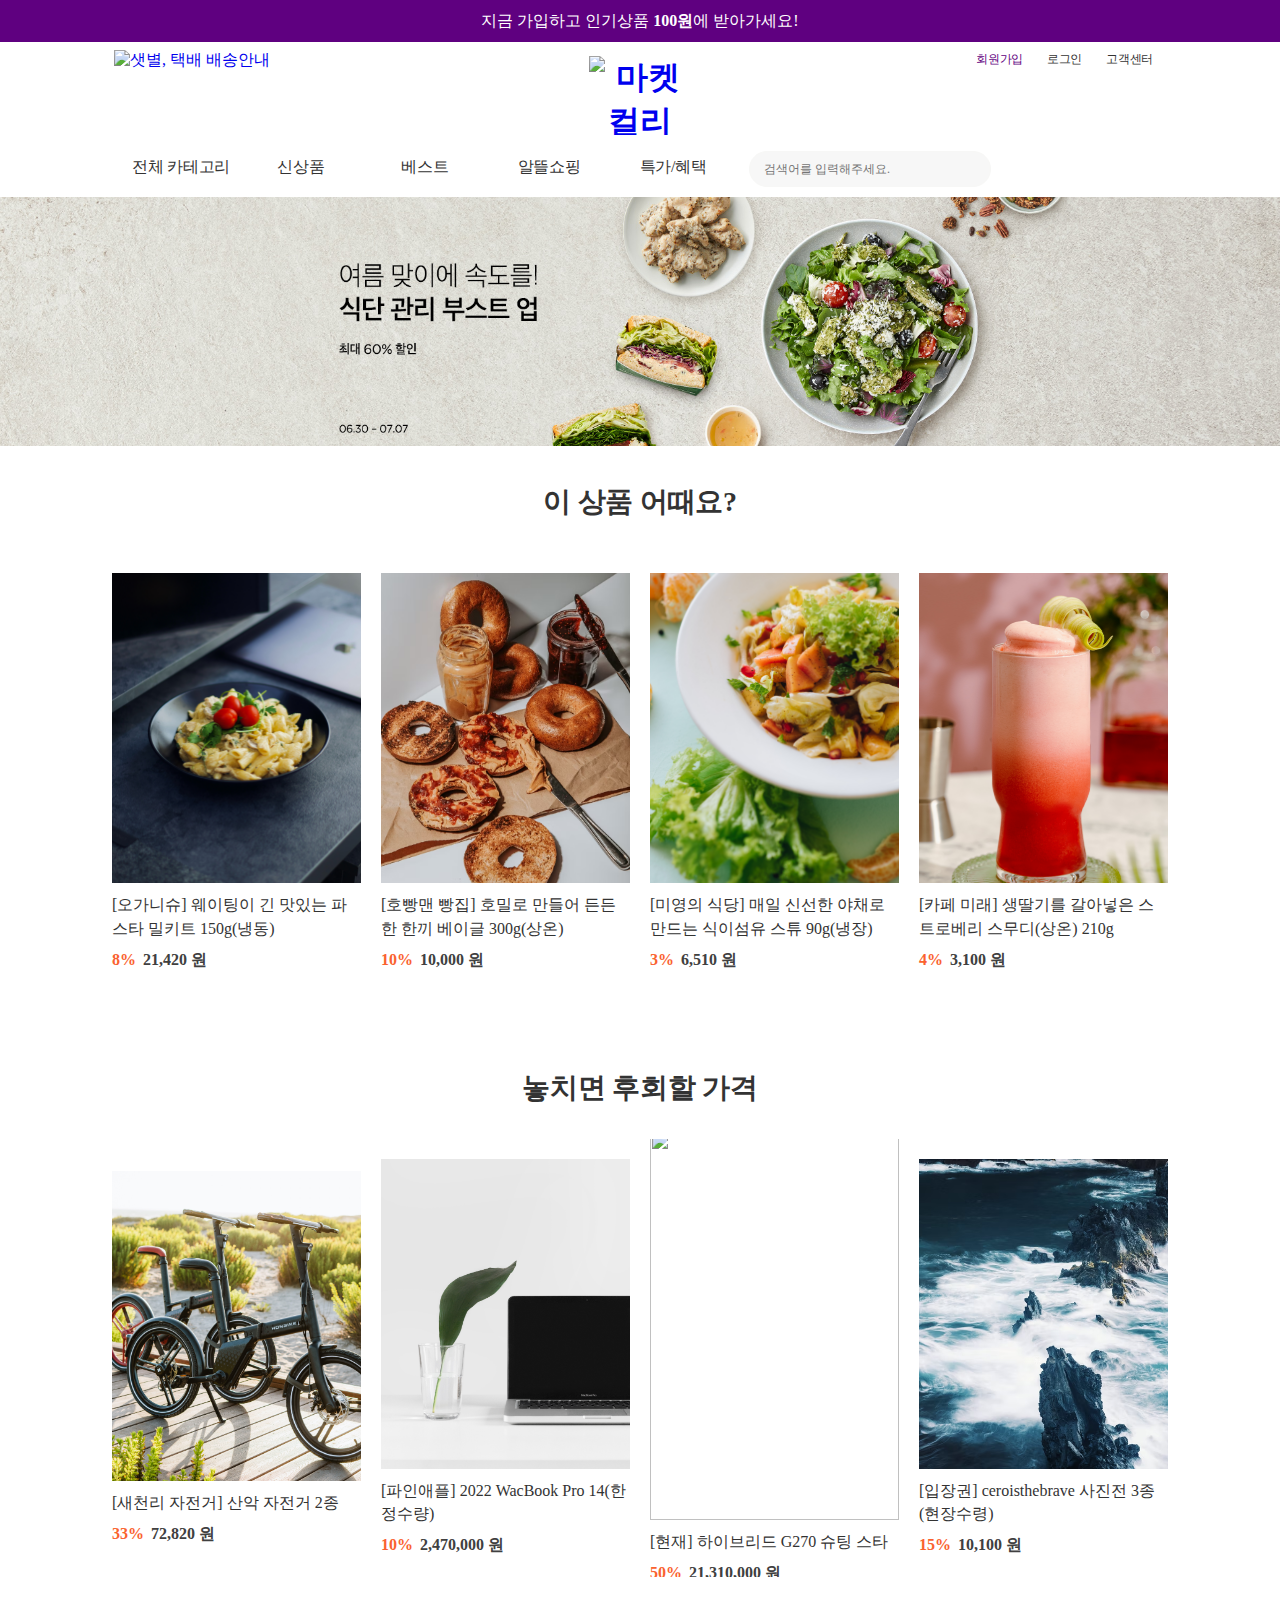
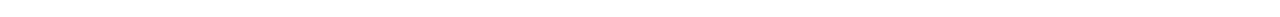
==== index.html @ 5a2fffc3 "first commit" ====
<!DOCTYPE html>
<html lang="en">
<head>
  <meta charset="UTF-8">
  <meta http-equiv="X-UA-Compatible" content="IE=edge">
  <meta name="viewport" content="width=device-width, initial-scale=1.0">
  <script src="https://kit.fontawesome.com/a80f0e7025.js" crossorigin="anonymous"></script>
  <script src="./slick-slider.js"></script>
  <script type="text/javascript" src="https://cdn.jsdelivr.net/npm/slick-carousel@1.8.1/slick/slick.min.js"></script>
  <link rel="shortcut icon" href="https://res.kurly.com/images/marketkurly/logo/favicon_v2.png" type="image/x-icon">
  <link rel="stylesheet" href="style.css">
  <title>마켓컬리 :: 내일의 장보기, 마켓컬리</title>

  
</head>
<body>
  <!-- header  -->
    <header>
      <div class="banner">
        <p>지금 가입하고 인기상품 <b>100원</b>에 받아가세요!</p>
      </div>

      <div id="userMenu">
        <ul class="list_menu">
          <li class="menu menu_join">
            <a href="join.html" class="link_menu">회원가입</a>
          </li>
          <li class="menu menu_login">
            <a href="login.html" class="link_menu">로그인</a>
          </li>
          <li class="menu menu_service" ::before>
            <a href="service.html" class="link_menu">고객센터</a>
            <!-- <ul class="sub">
              <li><a href="#" onclick="">공지사항</a></li>
              <li><a href="#" onclick="">자주하는 질문</a></li>
              <li><a href="#" onclick="">1:1 문의</a></li>
              <li><a href="#" onclick="">대량주문 문의</a></li>
              <li><a href="#none" onclick="">상품 제안</a></li>
              <li><a href="#" onclick="">에코포장 피드백</a></li>
            </ul> -->
          </li>
        </ul>
      </div ::after  >

      <!-- 마켓컬리 로고 -->
      <div id="headerLogo" class="layout-wrapper">
        <h1 class="logo">
          <a href="/" class="link_main">
            <span id="logoContainer"> </span>
              <img src="https://res.kurly.com/images/marketkurly/logo/logo_x2.png" alt="마켓컬리 로고" style="display: block;"> 
          </a>
        </h1>
        <a href="#" class="moring_delivery">
          <img src="https://res.kurly.com/pc/service/common/2011/delivery_210801.png" alt="샛별, 택배 배송안내" width="121" height="22">
        </a>
      </div>
    </header>
  <!-- navigation  -->
    <nav>
      <div id="menu">
        <div class="inner_menu">
            <div class="menu_main">
              <ul class="menu_text">
                <li class="menu1">
                  <a href="#none">
                    <i class="fa-solid fa-bars"></i>
                    <span class="txt">전체 카테고리</span>
                  </a>
                </li>
                <li class="menu2">
                  <a href="#">
                    <span class="txt">신상품</span>
                  </a>
                </li>
                <li class="menu3">
                  <a href="#">
                    <span class="txt">베스트</span>
                  </a>
                </li>
                <li class="menu4">
                  <a href="#">
                    <span class="txt">알뜰쇼핑</span>
                  </a>
                </li>
                <li class="menu5">
                  <a href="#">
                    <span class="txt">특가/혜택</span>
                  </a>
                </li>
              </ul>
              <!-- side_search(검색창)부터 cart_count(장바구니)까지 -->
              <!-- <div class="actions">
                <ul class="action_icon">
              <!-- side_search(검색창) -->                
              <div id="side_search" class="menu_search">
                <form>
                  <input name="search" type="text" label="검색어를 입력해주세요." placeholder="검색어를 입력해주세요." class="box_search">
                  <i class="fa-solid fa-magnifying-glass"></i>
                </form>
              </div>                  

              <!-- location_set(위치) -->
              <div class="location_set">
                <button type="button" class="btn_location on">
                  <div class="layout_location"></div>
                </button>
              </div>

              <!-- pick(찜한상품) -->
              <div class="pick">
                <a href="pick.html" class="btn_pick">찜한 상품 보기</a>
              </div>

              <!-- cart_count(장바구니) -->
              <div class="cart_count">
                <a href="cart.html" class="btn_cart">장바구니</a>
              </div> 

              </div>
            </div>
        </div>
      </div>
    </nav>
  <main>
    <!-- <section>
      <!-- 캐러셀 -->
      <div class="slider-wrap">
        <div class="cont"><img src="./image/1.jpeg"/></div>
        <!-- <div class="cont"><img src="./image/2.png"/></div>
        <div class="cont"><img src="./image/3.png"/></div>
        <div class="cont"><img src="./image/4.png"/></div> 
      </div>
    </section> -->
    <section name="1" width="1050px">
      <div class = "outside">
        <div class="section_title_out">
          <div class="section_title">
            <span class="section_title_txt">이 상품 어때요?</span>
          </div>
          <p class="seciton_p"></p>
        </div>
        <container class="list_swiper">
          <table>
            <td class="list_item" width="249px" height="320px">
              <img class="list_img" src="image/mohammadreza-alidoost-AH1p6_VpoIA-unsplash.jpeg" >
              <div class="description">
                <p>
                  [오가니슈] 웨이팅이 긴 맛있는 파스타 밀키트 150g(냉동)
                </p>
              </div>
              <div class="price">
                <div class="discountrate">
                  8%
                </div>
                <div class="sale">
                  21,420
                  <span>원</span>
                </div>
              </div>
            </td>
            <td class="list_item" width="249px" height="320px">
              <img class="list_img"  src="image/photo-1635595927816-bd5e33031423.avif" width="249px" height="320px">
              <div class="description">
                <p>
                  [호빵맨 빵집] 호밀로 만들어 든든한 한끼 베이글 300g(상온)
                </p>
              </div>
              <div class="price">
                <div class="discountrate">
                  10%
                </div>
                <div class="sale">
                  10,000
                  <span>원</span>
                </div>
              </div>
            </td>
            <td class="list_item" width="249px" height="320px">
              <img class="list_img" src="image/pratiksha-mohanty-6pa4ReAFO4c-unsplash.jpeg" width="249px" height="320px">
              <div class="description">
                <p>
                  [미영의 식당] 매일 신선한 야채로 만드는 식이섬유 스튜 90g(냉장)
                </p>
              </div>
              <div class="price">
                <div class="discountrate">
                  3%
                </div>
                <div class="sale">
                  6,510
                  <span>원</span>
                </div>
              </div>
            </td>
            <td class="list_item" width="249px" height="320px">
              <img class="list_img" src="image/svitlana-9UuaEkQeizU-unsplash.jpeg" width="249px" height="320px">
              <div class="description">
                <p>
                  [카페 미래] 생딸기를 갈아넣은 스트로베리 스무디(상온) 210g
                </p>
              </div>
              <div class="price">
                <div class="discountrate">
                  4%
                </div>
                <div class="sale">
                  3,100
                  <span>원</span>
                </div>
              </div>
            </td>
          </table>
        </container>
      </div>
    </section>

    <section name="2" width="1050px">
      <div class = "outside">
        <div class="section_title_out">
          <div class="section_title">
            <span class="section_title_txt">놓치면 후회할 가격</span>
          </div>
          <p class="seciton_p"></p>
        </div>
        <container class="list_swiper">
          <table>
            <td class="list_item" width="249px" height="320px">
              <img class="list_img" src="image/bicyle.jpeg" >
              <div class="description">
                <p>
                  [새천리 자전거] 산악 자전거 2종
                </p>
              </div>
              <div class="price">
                <div class="discountrate">
                  33%
                </div>
                <div class="sale">
                  72,820
                  <span>원</span>
                </div>
              </div>
            </td>
            <td class="list_item" width="249px" height="320px">
              <img class="list_img"  src="image/notebook.jpeg" width="249px" height="320px">
              <div class="description">
                <p>
                  [파인애플] 2022 WacBook Pro 14(한정수량)
                </p>
              </div>
              <div class="price">
                <div class="discountrate">
                  10%
                </div>
                <div class="sale">
                  2,470,000
                  <span>원</span>
                </div>
              </div>
            </td>
            <td class="list_item" width="249px" height="320px">
              <img class="list_img" src="image/car.jpeg" width="249px" height="320px">
              <div class="description">
                <p>
                  [현재] 하이브리드 G270 슈팅 스타
                </p>
              </div>
              <div class="price">
                <div class="discountrate">
                  50%
                </div>
                <div class="sale">
                  21,310,000
                  <span>원</span>
                </div>
              </div>
            </td>
            <td class="list_item" width="249px" height="320px">
              <img class="list_img" src="image/picture.avif" width="249px" height="320px">
              <div class="description">
                <p>
                  [입장권] ceroisthebrave 사진전 3종 (현장수령)
                </p>
              </div>
              <div class="price">
                <div class="discountrate">
                  15%
                </div>
                <div class="sale">
                  10,100
                  <span>원</span>
                </div>
              </div>
            </td>
          </table>
        </container>
      </div>
    </section>
  </main>

</body>
</html>
---- style.css ----
:root{
  /* consistency를 위함 */
  /* color */
--white-color:#FFFFFF;
--black-color:#140700;
--purple-color:#5f0080;
--red-color:rgb(250, 98, 47);
--grey-dark-color:#333;
--grey-light-color:#404040;

  /* size  */
--padding:16px;
--action-size: 36px;
--logo-size: 100px;

  /* font size */
--font-large: 28px;
--font-medium: 16px;
--font-small: 12px;
--font-micor: 10px;


}

* {
  padding: 0;
  margin: 0;
  box-sizing: border-box;
  
}

a{
  background-color: transparent;
  text-decoration: none;
}

body{
  font-family: Roboto;
}

ul {
  list-style: none;
}

button, button:focus{
  border: none;
  cursor: pointer;
  outline: none;
}

/* header  */
header{
  position: relative;
}
/* 배너 */
.banner{
  position: relative;
  min-width: 1050px;
  text-align: center;
  line-height: 42px;
  font-size: var(--font-medium);
}
header .banner p{
  display: block;
  height: 42px;
  background-color: var(--purple-color);
  color:var(--white-color);
}




/* userMenu */
#userMenu{
  width: 1050px;
  margin: 0 auto;
  letter-spacing: -.3px;
  font-size: var(--font-small);
  height: 36px;
}
#userMenu .list_menu {
  float: right;
}
#userMenu .menu {
  position: relative;
  z-index: 400;
  float: left;
}
#userMenu .menu_join .link_menu {
  color:var(--purple-color);
}
#userMenu .link_menu {
  float: left;
  height: 37px;
  padding: 0 12px;
  color: var(--grey-dark-color);
  line-height: 35px;
  white-space: nowrap;
}
#userMenu .menu .menu_service .link_menu {
  padding-right: 13px;
}
/* 고객센터의 하위 sub ul */
/* #userMenu .menu_service .sub {
  left: auto;
  right: 0;
}
#userMenu .sub a {
  font-size: var(--font-small);
  color: var(--grey-light-color);
  line-height: 24px;
  white-space: nowrap;
  cursor: pointer;
} */



/* 마켓컬리 로고 */
#headerLogo{
  position: relative;
  width: 1050px;
  height: 63px;
  margin: 0 auto;
}
.layout-wrapper {
  position: relative;
  width: 1050px;
  height: 100%;
  margin: 0 auto;
}

#headerLogo .logo{ 
  position: absolute;
  left: 0;
  bottom: 6px;
  width: 100%;
  height: 79px;
  text-align: center;
}
#headerLogo .logo .link_main {
  display: inline-block;
  height: 79px;
}
#headerLogo .logo #logoContainer {
  margin: 0 auto;
}

#headerLogo .logo img {
  display: block;
  width: 103px;
  height: 79px;
  margin: 0 auto;
}


/* 샛별 택배 배송 안내 img */
#headerLogo .moring_delivery {
  position: absolute;
  left: -1px;
  top: -28px;
  margin: auto;
  height: 22px;
}
img {
  vertical-align: top;
  max-width: 100%;
}



/* menu */
nav #menu{
  position: relative;
  z-index: 300;
  min-width: 1050px;
  background-color: #fff;
  font-family: 'Noto Sans';
  letter-spacing: -0.3px;
}
#menu .inner_menu{
  position: relative;
  width: 1050px;
  height: 56px;
  margin: 0 auto;
}
#menu .menu_main{
  overflow: hidden;
  width: 1050px;
  margin: 0 auto;
}
#menu .menu_main .menu_text{
  float: left;
  width: 100%;
}
#menu .menu_main .menu_text a {
  overflow: hidden;
  float: left;
  width: 124px;
  height: 55px;
  padding: 16px 0 0;
  font-size: var(--font-medium);
  color: var(--grey-dark-color);
  line-height: 20px;
  text-align: center;
}
#menu .menu_main .menu_text a i.fa-solid{
  margin-right: 8px;
}
#menu .menu_search{
  position: absolute;
  right: 174px;
  top: 10px;
  width: 242px;
}
#menu .menu_search .box_search{
  width: 242px;
  height: 36px;
  padding: 0 60px 0 14px;
  border: 1px solid #f7f7f6;
  border-radius: 18px;
  background-color: #f7f7f7;
  font-family: 'Noto Sans';
  font-size: var(--font-small);
  color: var(--grey-light-color);
  line-height: 16px;
  outline: none;
}
#menu .menu_search i.fa-solid.fa-magnifying-glass{
  position: absolute;
  right: 5px;
  top: 10px;
  width: 30px;
  height: 30px;
}

#menu .btn_location.on{
  background-image: url(https://res.kurly.com/pc/ico/2008/ico_delivery_setting.svg?ver=1);
}
#menu .btn_location {
  overflow: hidden;
  position: absolute;
  right: 114px;
  top: 10px;
  width: 36px;
  height: 36px;
  border: 0 none;
  background: url(https://res.kurly.com/pc/ico/2008/ico_delivery_setting_done.svg) no-repeat 50% 50%;
  text-indent: -9999px;
}
#menu .pick {
  display: inline-block;
  position: absolute;
  right: 61px;
  top: 10px;
  width: 36px;
  height: 36px;
  font-size: 0px;
}
#menu .pick .btn_pick{
  display: inline-block;
  width: 36px;
  height: 36px;
  border: none;
  color: transparent;
  background: url(https://res.kurly.com/pc/service/pick/btn-heart-off.svg) no-repeat 50% 50%;
  cursor: pointer;
}
#menu .cart_count {
  position: absolute;
  right: 8px;
  top: 10px;
}
#menu .cart_count .btn_cart{
  display: block;
    width: 36px;
    height: 36px;
    border: none;
    color: transparent;
    background: url(https://res.kurly.com/pc/service/common/2011/ico_cart.svg) no-repeat 50% 50%;
}

section .outside{
  padding: 32px 0px 40px;
}
section .section_title_out{
  margin-bottom: 27px;
  display: flex;
  flex-direction: column;
  justify-content: center;
  align-items: center;
}
section .section_title{
  display: flex;
    align-items: center;
    padding: 8px;
}
section .section_title_txt{
  color:var(--grey-dark-color);
  font-size: var(--font-large);
  line-height: 1.15;
  letter-spacing: -0.26px;
  font-weight: 600;
  
}
section .section_p{
  font-size: var(--font-medium);
  font-weight: normal;
  line-height: 1.45;
  letter-spacing: -0.2px;
  text-align: center;
  color: var(--grey-light-color);
  margin-top: 2px;
}
section .list_swiper{
  position: relative;
  overflow: hidden;
  display:flex;
  justify-content: center;
}
table{
  border-spacing: 20px;
}
.list_item .list_img{
  width: 100%;
  height: 100%;
  object-fit: cover;
  transition: all 0.3s ease-in-out 0s;
  padding-bottom: 10px;
}
.list_item .description p{
  font-size: var(--font-medium);
  line-height: 1.45;
  color: var(--grey-dark-color);
  font-weight: 400;
  margin-bottom: 8px;
  overflow: hidden;
  text-overflow: ellipsis;
  display: -webkit-box;
  letter-spacing: normal;
  word-break: break-all;
  overflow-wrap: break-word;
}
.list_item .price{
  display: flex;
  align-items: center;
  flex-wrap: wrap;
}
.list_item .discountrate{
  color: var(--red-color);
    font-size: var(--font-medium);
    font-weight: 800;
    line-height: 1.5;
    white-space: nowrap;
    margin-right: 7px;
}
.list_item .sale{
  color:var(--grey-light-color);
    font-size: var(--font-medium);
    font-weight: 800;
    line-height: 1.5;
    white-space: nowrap;
}
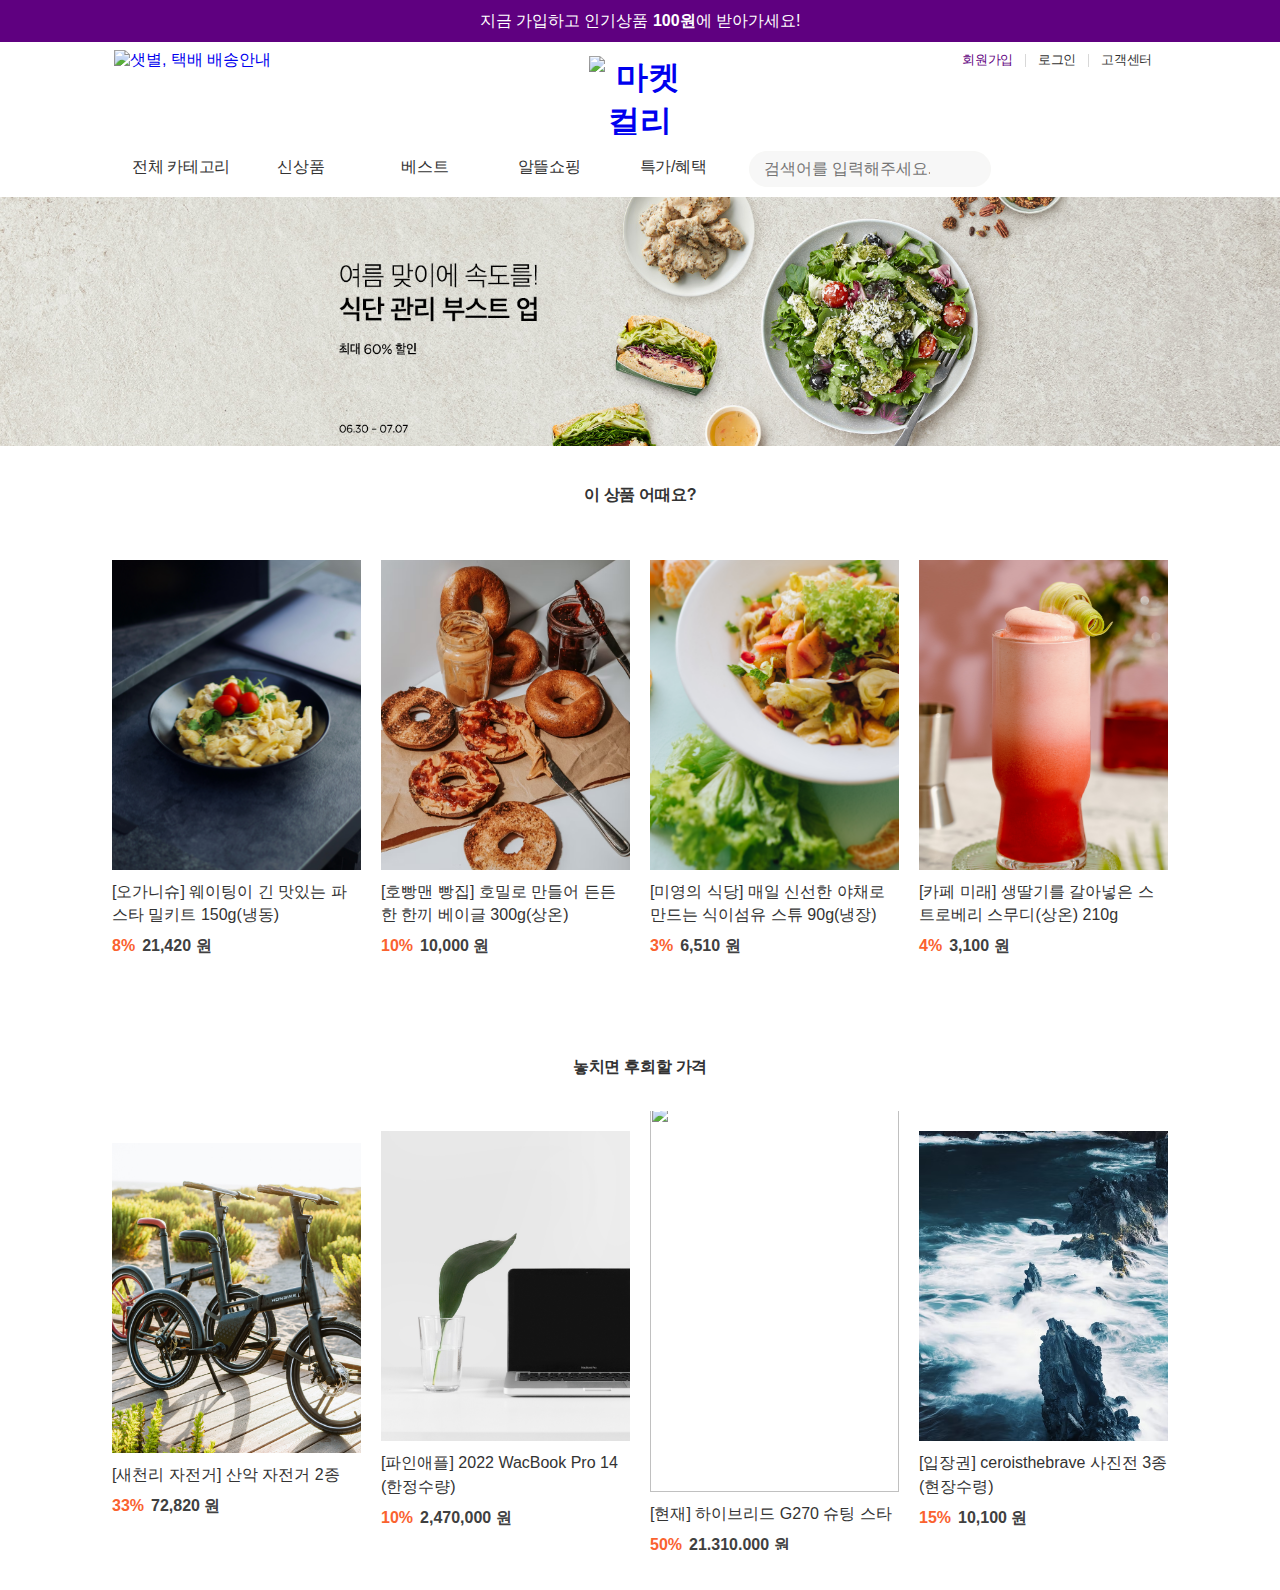
==== commit de5e99ee: "[Add] login, goods page" ====
--- a/index.html
+++ b/index.html
@@ -8,12 +8,14 @@
   <script src="./slick-slider.js"></script>
   <script type="text/javascript" src="https://cdn.jsdelivr.net/npm/slick-carousel@1.8.1/slick/slick.min.js"></script>
   <link rel="shortcut icon" href="https://res.kurly.com/images/marketkurly/logo/favicon_v2.png" type="image/x-icon">
-  <link rel="stylesheet" href="style.css">
+  <link rel="stylesheet" href="base.css">
+  <link rel="stylesheet" href="index.css">
   <title>마켓컬리 :: 내일의 장보기, 마켓컬리</title>
 
   
 </head>
-<body>
+
+
   <!-- header  -->
     <header>
       <div class="banner">
@@ -28,19 +30,21 @@
           <li class="menu menu_login">
             <a href="login.html" class="link_menu">로그인</a>
           </li>
-          <li class="menu menu_service" ::before>
+
+          <li class="menu lst">
             <a href="service.html" class="link_menu">고객센터</a>
-            <!-- <ul class="sub">
+            
+            <ul class="sub">
               <li><a href="#" onclick="">공지사항</a></li>
               <li><a href="#" onclick="">자주하는 질문</a></li>
               <li><a href="#" onclick="">1:1 문의</a></li>
               <li><a href="#" onclick="">대량주문 문의</a></li>
               <li><a href="#none" onclick="">상품 제안</a></li>
               <li><a href="#" onclick="">에코포장 피드백</a></li>
-            </ul> -->
+            </ul>
           </li>
         </ul>
-      </div ::after  >
+      </div >
 
       <!-- 마켓컬리 로고 -->
       <div id="headerLogo" class="layout-wrapper">
--- a/base.css
+++ b/base.css
@@ -0,0 +1,573 @@
+@import url(http://fonts.googleapis.com/earlyaccess/notosanskr.css);
+
+
+
+:root{
+  /* consistency를 위함 */
+  /* color */
+--white-color:#FFFFFF;
+--semi-white: #f7f7f7;
+--black-color:#140700;
+--purple-color:#5f0080;
+--red-color:rgb(250, 98, 47);
+--grey-dark-color:#333;
+--grey-light-color:#404040;
+
+
+  /* size  */
+--padding:16px;
+--action-size: 36px;
+--logo-size: 100px;
+
+  /* font size */
+--font-exlarge: 28px;
+--font-large: 20px
+--font-medium: 16px;
+--font-small:14px
+--font-xsmall: 12px;
+--font-micor: 10px;
+
+}
+
+* {
+  padding: 0;
+  margin: 0;
+  box-sizing: border-box;
+  font-family: 'Noto Sans KR', sans-serif;
+}
+div, th, td, li, dt, dd, p {
+  word-break: break-all;
+}
+
+a{
+  background-color: transparent;
+  text-decoration: none;
+}
+
+body{
+  font-family: Roboto;
+}
+
+ul {
+  list-style: none;
+}
+
+button, button:focus{
+  border: none;
+  cursor: pointer;
+  outline: none;
+}
+
+/* header  */
+header{
+  position: relative;
+}
+/* 배너 */
+.banner{
+  position: relative;
+  min-width: 1050px;
+  text-align: center;
+  line-height: 42px;
+  font-size: var(--font-small);
+}
+header .banner p{
+  display: block;
+  height: 42px;
+  background-color: var(--purple-color);
+  color:var(--white-color);
+}
+
+
+
+
+/* userMenu */
+#userMenu * {
+  font-family: noto sans;
+  font-weight: 400;
+  letter-spacing: -.3px;
+}
+#userMenu{
+  width: 1050px;
+  margin: 0 auto;
+  letter-spacing: -.3px;
+  font-size: var(--font-xsmall);
+  height: 36px;
+}
+
+#userMenu .list_menu {
+  float: right;
+}
+#userMenu .menu {
+  position: relative;
+  z-index: 400;
+  float: left;
+}
+#userMenu .menu_join .link_menu {
+  color:var(--purple-color);
+  font-size: 13px;
+}
+
+#userMenu .link_menu {
+  float: left;
+  height: 37px;
+  padding: 0 12px;
+  color: var(--grey-dark-color);
+  line-height: 35px;
+  white-space: nowrap;
+  font-size: 13px;
+}
+#userMenu .menu .menu_service .link_menu {
+  padding-right: 13px;
+}
+
+
+#userMenu .menu_join:after {
+  content: "";
+  float: right;
+  width: 1px;
+  height: 13px;
+  margin-top: 12px;
+  background-color: #d8d8d8;
+}
+#userMenu .menu_login:after {
+  content: "";
+  float: right;
+  width: 1px;
+  height: 13px;
+  margin-top: 12px;
+  background-color: #d8d8d8;
+}
+#userMenu .list_menu:after {
+  content: "";
+  display: block;
+  overflow: hidden;
+  width: 100%;
+  height: 0;
+  font-size: 0;
+  text-indent: -9999px;
+}
+
+/* 고객센터의 하위 sub ul */
+#userMenu .menu.lst .link_menu {
+  padding-right: 13px;
+}
+#userMenu .lst .sub {
+  left: auto;
+  right: 0;
+}
+
+#userMenu .sub {
+  display: none;
+  position: absolute;
+  left: 0;
+  top: 34px;
+  width: 102px;
+  padding: 3px 9px;
+  border: 1px solid #ddd;
+  background-color: var(--white-color);
+}
+#userMenu .menu.lst:before {
+  right: 0;
+}
+#userMenu .menu.lst:before {
+  content: "";
+  position: absolute;
+  /* right: 13px; */
+  top: 16px;
+  width: 8px;
+  height: 5px;
+  background: url(https://res.kurly.com/pc/ico/1908/ico_down_8x5.png) no-repeat 0 0;
+}
+
+#userMenu .lst .sub {
+  left: auto;
+  right: 0;
+}
+#userMenu .sub a {
+  font-size: 12px;
+  color: var(--grey-light-color);
+  line-height: 24px;
+  white-space: nowrap;
+  cursor: pointer;
+}
+/* mouse 오버시 하위 메뉴 표시 */
+#userMenu li ul{
+  background-color: var(--white-color);
+  display:none; 
+  height:auto;
+  border:0px;
+  position:absolute;
+  width:80px;
+  z-index:200;
+}
+#userMenu li:hover ul{
+  display:block;
+  }
+#userMenu li li {
+    display:block;
+    float:none;
+    margin:0px;
+    padding:0px;
+    width:100px;
+}
+#userMenu li:hover li a{
+  background:none;
+}
+#userMenu li ul a{
+  display:block;
+  height:20px;
+  font-size:14px;
+  margin:0px;
+  padding:0px 5px 0px 5px;
+  text-align:left;
+}
+#userMenu li ul a:hover, #userMenu li ul li:hover a{
+  border:0px;
+  text-decoration:none;
+}
+  
+
+/* 마켓컬리 로고 */
+#headerLogo{
+  position: relative;
+  width: 1050px;
+  height: 63px;
+  margin: 0 auto;
+}
+.layout-wrapper {
+  position: relative;
+  width: 1050px;
+  height: 100%;
+  margin: 0 auto;
+}
+
+#headerLogo .logo{ 
+  position: absolute;
+  left: 0;
+  bottom: 6px;
+  width: 100%;
+  height: 79px;
+  text-align: center;
+}
+#headerLogo .logo .link_main {
+  display: inline-block;
+  height: 79px;
+}
+#headerLogo .logo #logoContainer {
+  margin: 0 auto;
+}
+
+#headerLogo .logo img {
+  display: block;
+  width: 103px;
+  height: 79px;
+  margin: 0 auto;
+}
+
+
+/* 샛별 택배 배송 안내 img */
+#headerLogo .moring_delivery {
+  position: absolute;
+  left: -1px;
+  top: -28px;
+  margin: auto;
+  height: 22px;
+}
+img {
+  vertical-align: top;
+  max-width: 100%;
+}
+
+
+
+/* menu */
+nav #menu{
+  position: relative;
+  z-index: 300;
+  min-width: 1050px;
+  background-color: #fff;
+  font-family: 'Noto Sans';
+  letter-spacing: -0.3px;
+}
+#menu .inner_menu{
+  position: relative;
+  width: 1050px;
+  height: 56px;
+  margin: 0 auto;
+}
+#menu .menu_main{
+  overflow: hidden;
+  width: 1050px;
+  margin: 0 auto;
+}
+#menu .menu_main .menu_text{
+  float: left;
+  width: 100%;
+}
+#menu .menu_main .menu_text a {
+  overflow: hidden;
+  float: left;
+  width: 124px;
+  height: 55px;
+  padding: 16px 0 0;
+  font-size: var(--font-medium);
+  color: var(--grey-dark-color);
+  line-height: 20px;
+  text-align: center;
+}
+#menu .menu_main .menu_text a i.fa-solid{
+  margin-right: 8px;
+}
+#menu .menu_search{
+  position: absolute;
+  right: 174px;
+  top: 10px;
+  width: 242px;
+}
+#menu .menu_search .box_search{
+  width: 242px;
+  height: 36px;
+  padding: 0 60px 0 14px;
+  border: 1px solid #f7f7f6;
+  border-radius: 18px;
+  background-color: #f7f7f7;
+  font-family: 'Noto Sans';
+  font-size: var(--font-xsmall);
+  color: var(--grey-light-color);
+  line-height: 16px;
+  outline: none;
+}
+#menu .menu_search i.fa-solid.fa-magnifying-glass{
+  position: absolute;
+  right: 5px;
+  top: 10px;
+  width: 30px;
+  height: 30px;
+}
+
+#menu .btn_location.on{
+  background-image: url(https://res.kurly.com/pc/ico/2008/ico_delivery_setting.svg?ver=1);
+}
+#menu .btn_location {
+  overflow: hidden;
+  position: absolute;
+  right: 114px;
+  top: 10px;
+  width: 36px;
+  height: 36px;
+  border: 0 none;
+  background: url(https://res.kurly.com/pc/ico/2008/ico_delivery_setting_done.svg) no-repeat 50% 50%;
+  text-indent: -9999px;
+}
+#menu .pick {
+  display: inline-block;
+  position: absolute;
+  right: 61px;
+  top: 10px;
+  width: 36px;
+  height: 36px;
+  font-size: 0px;
+}
+#menu .pick .btn_pick{
+  display: inline-block;
+  width: 36px;
+  height: 36px;
+  border: none;
+  color: transparent;
+  background: url(https://res.kurly.com/pc/service/pick/btn-heart-off.svg) no-repeat 50% 50%;
+  cursor: pointer;
+}
+#menu .cart_count {
+  position: absolute;
+  right: 8px;
+  top: 10px;
+}
+#menu .cart_count .btn_cart{
+  display: block;
+    width: 36px;
+    height: 36px;
+    border: none;
+    color: transparent;
+    background: url(https://res.kurly.com/pc/service/common/2011/ico_cart.svg) no-repeat 50% 50%;
+}
+
+/* footer */
+
+footer{
+  font-weight: 400;
+  letter-spacing: -.2px;
+}
+
+footer .footer-top {
+  width: 1050px;
+  margin: 0 auto;
+}
+footer .inner_footer {
+  overflow: hidden;
+  padding-bottom: 24px;
+}
+footer .footer_cc {
+  float: left;
+  width: 534px;
+}
+footer .tit_cc {
+  padding: 29px 0 2px;
+  font-weight: 700;
+  font-size: var(--font-large);
+  color: var(--grey-dark-color);
+  line-height: 24px;
+}
+
+footer .cc_call {
+  padding-top: 20px;
+}
+
+footer .cc_call .tit {
+  padding-top: 4px;
+  font-weight: 800;
+  font-size: var(--font-exlarge);
+  color: var(--grey-dark-color);
+  line-height: 36px;
+  letter-spacing: -.5px;
+  white-space: nowrap;
+}
+
+
+footer .cc_bulkorder .txt, footer .footer_cc .list{
+    font-size: var(--font-small);
+    color: var(--grey-dark-color);
+    line-height: 22px;
+    letter-spacing: -.2px;
+}
+footer .footer_cc .list dt {
+  display: block;
+}
+footer .footer_cc .list dd {
+  color: #999;
+}
+
+footer .cc_bulkorder .tit, footer .cc_kakao .tit, footer .cc_qna .tit {
+  height: 40px;
+  padding-top: 8px;
+  margin-top: 3px;
+  border: 1px solid #e3e3e3;
+  border-radius: 3px;
+  font-weight: 600;
+  font-size: 14px;
+  color:var(--grey-dark-color);
+  line-height: 22px;
+  text-align: center;
+}
+footer .cc_view {
+  overflow: hidden;
+  padding-top: var(--padding);
+}
+footer .cc_view .tit {
+  float: left;
+  width: 140px;
+  margin-right: 16px;
+}
+
+footer .cc_bulkorder .txt {
+  padding-top: 9px;
+  color: #999;
+}
+footer .company {
+  float: left;
+  padding-top: 29px;
+  font-size: 12px;
+  color: #999;
+  line-height: 20px;
+}
+footer .company .list {
+  overflow: hidden;
+  width: 100%;
+  padding-bottom: 29px;
+}
+
+footer .company .list li {
+  float: left;
+  padding-right: var(--padding);
+}
+footer .company .list .link {
+  font-size: var(--font-small);
+  color: #333;
+  line-height: 18px;
+}
+footer .company .bar {
+  padding: 0 4px 0 3px;
+}
+footer .company .link {
+  color:var(--purple-color);
+}
+footer .list_sns {
+  float: left;
+  padding-top: 45px;
+}
+footer .list_sns li {
+  float: left;
+}
+footer .list_sns .link_sns {
+  display: block;
+  width: 30px;
+  height: 30px;
+  margin-right: 10px;
+  vertical-align: top;
+}
+
+footer .mark {
+  float: left;
+  width: 267px;
+}
+footer .mark .logo {
+  float: left;
+  width: 34px;
+  height: 34px;
+  margin-right: 10px;
+}
+footer .mark .txt {
+  float: left;
+  padding-top: 1px;
+  font-size: var(--font-micor);
+  color: #999;
+  line-height: 16px;
+  letter-spacing: -.5px;
+  white-space: nowrap;
+}
+footer .lguplus .logo {
+  width: 102px;
+  height: 34px;
+}
+
+footer .footer_link {
+  overflow: hidden;
+  padding: 20px 0 24px;
+  border-top: 1px solid #eee;
+  letter-spacing: 0;
+}
+footer .authentication {
+  float: left;
+  padding-top: 3px;
+}
+
+footer .lguplus {
+  width: 428px;
+}
+footer .footer_indemnification_clause {
+  background-color:var(--semi-white);
+  text-align: center;
+  padding: 19px 0 27px;
+}
+footer .footer_indemnification_clause .txt {
+  font-size:var(--font-micor);
+  line-height: 16px;
+  color: #999;
+  letter-spacing: -.5px;
+}
+footer .footer_indemnification_clause .copy {
+  font-style: normal;
+  font-size:var(--font-micor);
+  color: #949296;
+  line-height: 25px;
+  letter-spacing: 0;
+}
--- a/index.css
+++ b/index.css
@@ -0,0 +1,83 @@
+
+/* index 상품 목록  */
+section .outside{
+  padding: 32px 0px 40px;
+}
+section .section_title_out{
+  margin-bottom: 27px;
+  display: flex;
+  flex-direction: column;
+  justify-content: center;
+  align-items: center;
+}
+section .section_title{
+  display: flex;
+    align-items: center;
+    padding: 8px;
+}
+section .section_title_txt{
+  color:var(--grey-dark-color);
+  font-size: var(--font-large);
+  line-height: 1.15;
+  letter-spacing: -0.26px;
+  font-weight: 600;
+  
+}
+section .section_p{
+  font-size: var(--font-medium);
+  font-weight: normal;
+  line-height: 1.45;
+  letter-spacing: -0.2px;
+  text-align: center;
+  color: var(--grey-light-color);
+  margin-top: 2px;
+}
+section .list_swiper{
+  position: relative;
+  overflow: hidden;
+  display:flex;
+  justify-content: center;
+}
+table{
+  border-spacing: 20px;
+}
+.list_item .list_img{
+  width: 100%;
+  height: 100%;
+  object-fit: cover;
+  transition: all 0.3s ease-in-out 0s;
+  padding-bottom: 10px;
+}
+.list_item .description p{
+  font-size: var(--font-medium);
+  line-height: 1.45;
+  color: var(--grey-dark-color);
+  font-weight: 400;
+  margin-bottom: 8px;
+  overflow: hidden;
+  text-overflow: ellipsis;
+  display: -webkit-box;
+  letter-spacing: normal;
+  word-break: break-all;
+  overflow-wrap: break-word;
+}
+.list_item .price{
+  display: flex;
+  align-items: center;
+  flex-wrap: wrap;
+}
+.list_item .discountrate{
+  color: var(--red-color);
+    font-size: var(--font-medium);
+    font-weight: 800;
+    line-height: 1.5;
+    white-space: nowrap;
+    margin-right: 7px;
+}
+.list_item .sale{
+  color:var(--grey-light-color);
+    font-size: var(--font-medium);
+    font-weight: 800;
+    line-height: 1.5;
+    white-space: nowrap;
+}